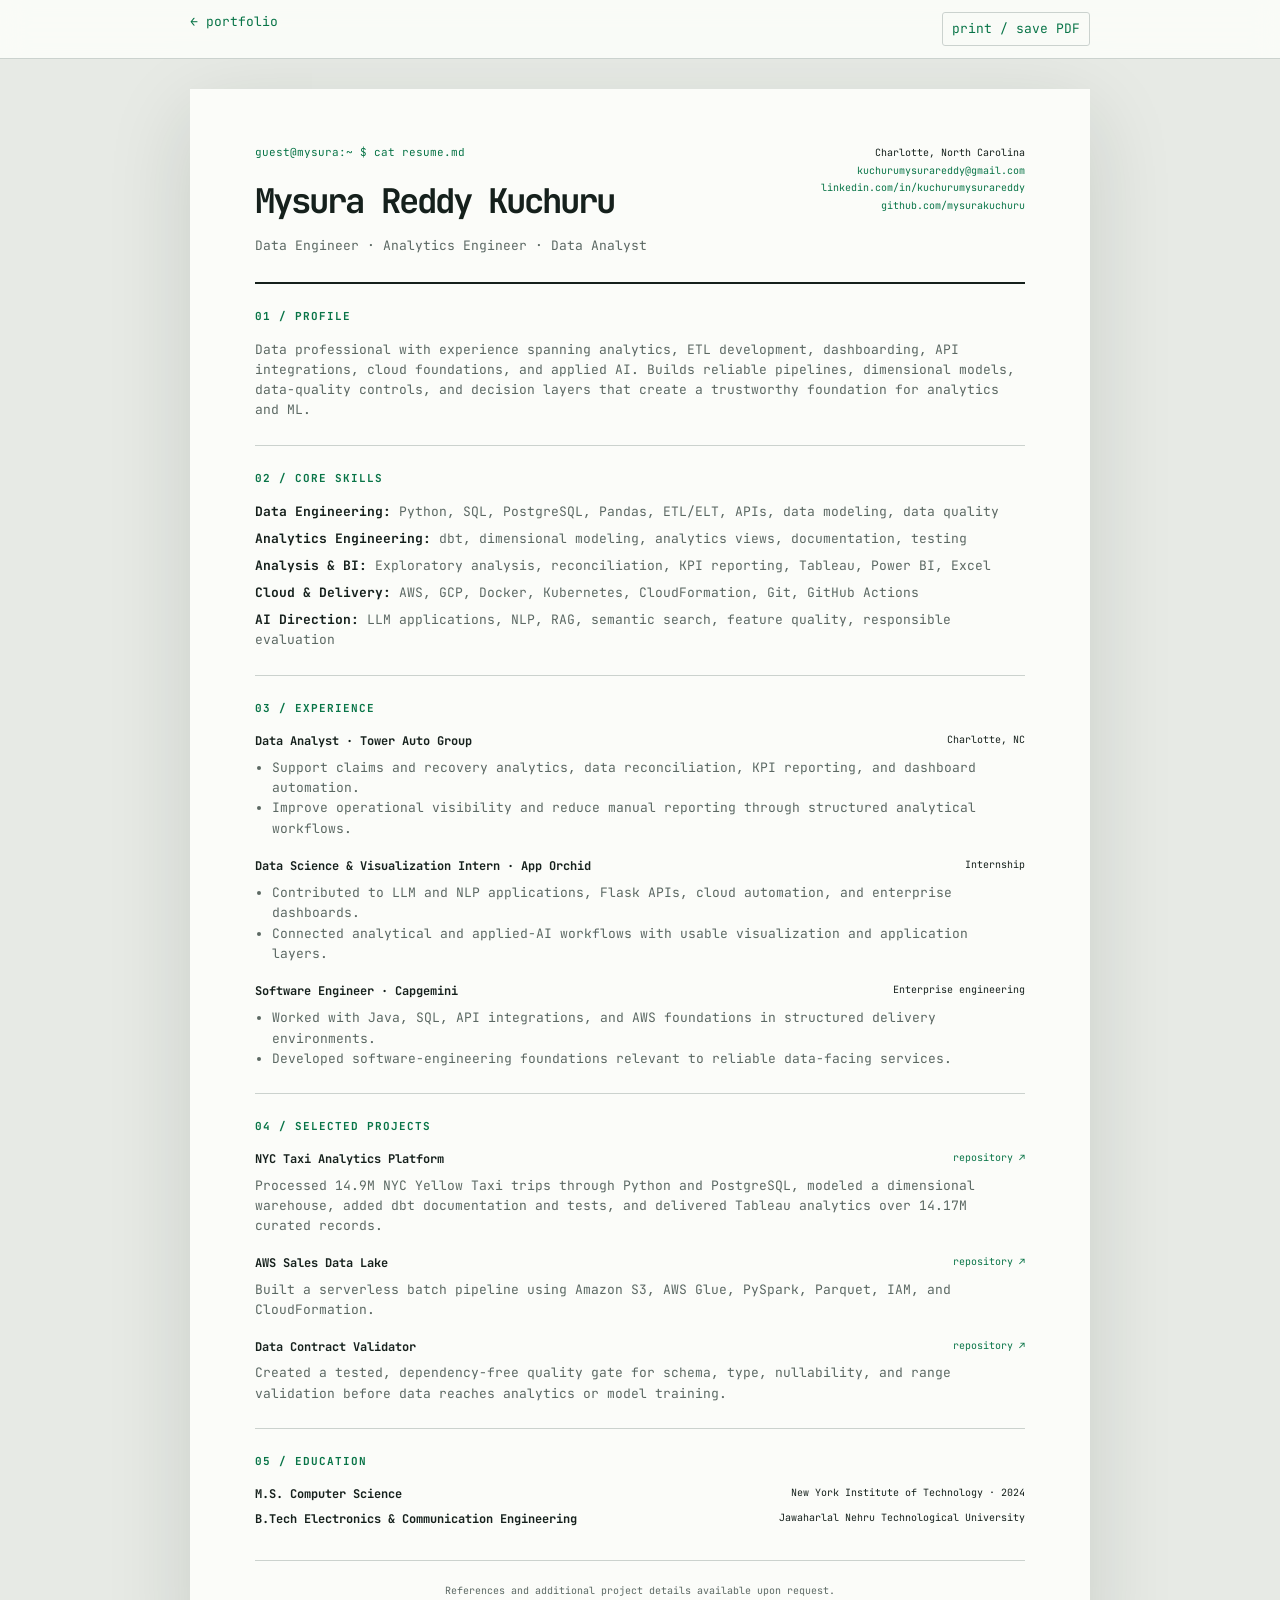
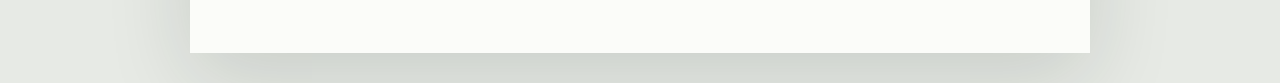
==== resume.html @ 4edb303b "Deploy the high-end terminal portfolio" ====
<!doctype html>
<html lang="en">
  <head>
    <meta charset="utf-8" />
    <meta name="viewport" content="width=device-width, initial-scale=1" />
    <meta name="description" content="Resume of Mysura Reddy Kuchuru — Data Engineer, Analytics Engineer, and Data Analyst." />
    <title>Mysura Reddy Kuchuru — Resume</title>
    <link rel="icon" href="favicon.svg" type="image/svg+xml" />
    <link rel="preconnect" href="https://fonts.googleapis.com" />
    <link rel="preconnect" href="https://fonts.gstatic.com" crossorigin />
    <link href="https://fonts.googleapis.com/css2?family=JetBrains+Mono:wght@400;500;600;700&display=swap" rel="stylesheet" />
    <link rel="stylesheet" href="resume.css" />
  </head>
  <body>
    <nav class="resume-nav">
      <a href="index.html">← portfolio</a>
      <button type="button" onclick="window.print()">print / save PDF</button>
    </nav>
    <main class="resume">
      <header>
        <div>
          <p class="prompt">guest@mysura:~ $ cat resume.md</p>
          <h1>Mysura Reddy Kuchuru</h1>
          <p class="role">Data Engineer · Analytics Engineer · Data Analyst</p>
        </div>
        <address>
          Charlotte, North Carolina<br />
          <a href="mailto:kuchurumysurareddy@gmail.com">kuchurumysurareddy@gmail.com</a><br />
          <a href="https://www.linkedin.com/in/kuchurumysurareddy/">linkedin.com/in/kuchurumysurareddy</a><br />
          <a href="https://github.com/mysurakuchuru">github.com/mysurakuchuru</a>
        </address>
      </header>

      <section>
        <h2>01 / Profile</h2>
        <p>Data professional with experience spanning analytics, ETL development, dashboarding, API integrations, cloud foundations, and applied AI. Builds reliable pipelines, dimensional models, data-quality controls, and decision layers that create a trustworthy foundation for analytics and ML.</p>
      </section>

      <section>
        <h2>02 / Core Skills</h2>
        <div class="skill-lines">
          <p><b>Data Engineering:</b> Python, SQL, PostgreSQL, Pandas, ETL/ELT, APIs, data modeling, data quality</p>
          <p><b>Analytics Engineering:</b> dbt, dimensional modeling, analytics views, documentation, testing</p>
          <p><b>Analysis & BI:</b> Exploratory analysis, reconciliation, KPI reporting, Tableau, Power BI, Excel</p>
          <p><b>Cloud & Delivery:</b> AWS, GCP, Docker, Kubernetes, CloudFormation, Git, GitHub Actions</p>
          <p><b>AI Direction:</b> LLM applications, NLP, RAG, semantic search, feature quality, responsible evaluation</p>
        </div>
      </section>

      <section>
        <h2>03 / Experience</h2>
        <article>
          <div class="item-head"><h3>Data Analyst · Tower Auto Group</h3><span>Charlotte, NC</span></div>
          <ul><li>Support claims and recovery analytics, data reconciliation, KPI reporting, and dashboard automation.</li><li>Improve operational visibility and reduce manual reporting through structured analytical workflows.</li></ul>
        </article>
        <article>
          <div class="item-head"><h3>Data Science & Visualization Intern · App Orchid</h3><span>Internship</span></div>
          <ul><li>Contributed to LLM and NLP applications, Flask APIs, cloud automation, and enterprise dashboards.</li><li>Connected analytical and applied-AI workflows with usable visualization and application layers.</li></ul>
        </article>
        <article>
          <div class="item-head"><h3>Software Engineer · Capgemini</h3><span>Enterprise engineering</span></div>
          <ul><li>Worked with Java, SQL, API integrations, and AWS foundations in structured delivery environments.</li><li>Developed software-engineering foundations relevant to reliable data-facing services.</li></ul>
        </article>
      </section>

      <section>
        <h2>04 / Selected Projects</h2>
        <article>
          <div class="item-head"><h3>NYC Taxi Analytics Platform</h3><a href="https://github.com/mysurakuchuru/nyc-taxi-analytics-platform">repository ↗</a></div>
          <p>Processed 14.9M NYC Yellow Taxi trips through Python and PostgreSQL, modeled a dimensional warehouse, added dbt documentation and tests, and delivered Tableau analytics over 14.17M curated records.</p>
        </article>
        <article>
          <div class="item-head"><h3>AWS Sales Data Lake</h3><a href="https://github.com/mysurakuchuru/aws-sales-data-lake">repository ↗</a></div>
          <p>Built a serverless batch pipeline using Amazon S3, AWS Glue, PySpark, Parquet, IAM, and CloudFormation.</p>
        </article>
        <article>
          <div class="item-head"><h3>Data Contract Validator</h3><a href="https://github.com/mysurakuchuru/data-contract-validator">repository ↗</a></div>
          <p>Created a tested, dependency-free quality gate for schema, type, nullability, and range validation before data reaches analytics or model training.</p>
        </article>
      </section>

      <section>
        <h2>05 / Education</h2>
        <div class="item-head"><h3>M.S. Computer Science</h3><span>New York Institute of Technology · 2024</span></div>
        <div class="item-head"><h3>B.Tech Electronics & Communication Engineering</h3><span>Jawaharlal Nehru Technological University</span></div>
      </section>

      <footer>References and additional project details available upon request.</footer>
    </main>
  </body>
</html>
---- resume.css ----
:root { --ink:#15201c; --muted:#5b6863; --line:#cbd2ce; --green:#087447; --paper:#fbfcf9; --mono:"JetBrains Mono",monospace; }
*{box-sizing:border-box}body{margin:0;color:var(--ink);background:#e7eae5;font:13px/1.55 var(--mono)}a{color:var(--green);text-decoration:none}.resume-nav{position:sticky;top:0;z-index:2;display:flex;justify-content:space-between;padding:12px max(20px,calc((100% - 900px)/2));border-bottom:1px solid var(--line);background:rgba(251,252,249,.92);backdrop-filter:blur(14px)}.resume-nav button{padding:6px 9px;border:1px solid var(--line);border-radius:3px;color:var(--green);background:transparent;font:inherit;cursor:pointer}.resume{width:min(900px,calc(100% - 28px));margin:30px auto;padding:55px 65px;background:var(--paper);box-shadow:0 25px 80px rgba(20,35,28,.14)}header{display:grid;grid-template-columns:1.4fr .6fr;gap:30px;padding-bottom:26px;border-bottom:2px solid var(--ink)}.prompt{margin:0 0 14px;color:var(--green);font-size:11px}h1{margin:0;font-size:34px;letter-spacing:-.06em}.role{margin:8px 0 0;color:var(--muted)}address{text-align:right;font-style:normal;font-size:10px;line-height:1.75}section{padding:24px 0;border-bottom:1px solid var(--line)}h2{margin:0 0 15px;color:var(--green);font-size:11px;letter-spacing:.09em;text-transform:uppercase}h3{margin:0;font-size:12px}p{margin:0;color:var(--muted)}.skill-lines{display:grid;gap:7px}.skill-lines b{color:var(--ink)}article+article{margin-top:18px}.item-head{display:flex;justify-content:space-between;gap:20px;margin-bottom:7px}.item-head span,.item-head a{font-size:10px;text-align:right}ul{margin:8px 0 0;padding-left:17px;color:var(--muted)}footer{padding-top:22px;color:var(--muted);font-size:10px;text-align:center}@media(max-width:650px){.resume{padding:34px 25px}header{grid-template-columns:1fr}address{text-align:left}.item-head{display:block}.item-head span,.item-head a{display:block;margin-top:5px;text-align:left}}
@media print{@page{size:letter;margin:.42in}body{background:white;font-size:9.5px}.resume-nav{display:none}.resume{width:auto;margin:0;padding:0;box-shadow:none}header{padding-bottom:14px}h1{font-size:25px}section{padding:13px 0}article+article{margin-top:10px}footer{padding-top:12px}a{color:var(--ink)}}
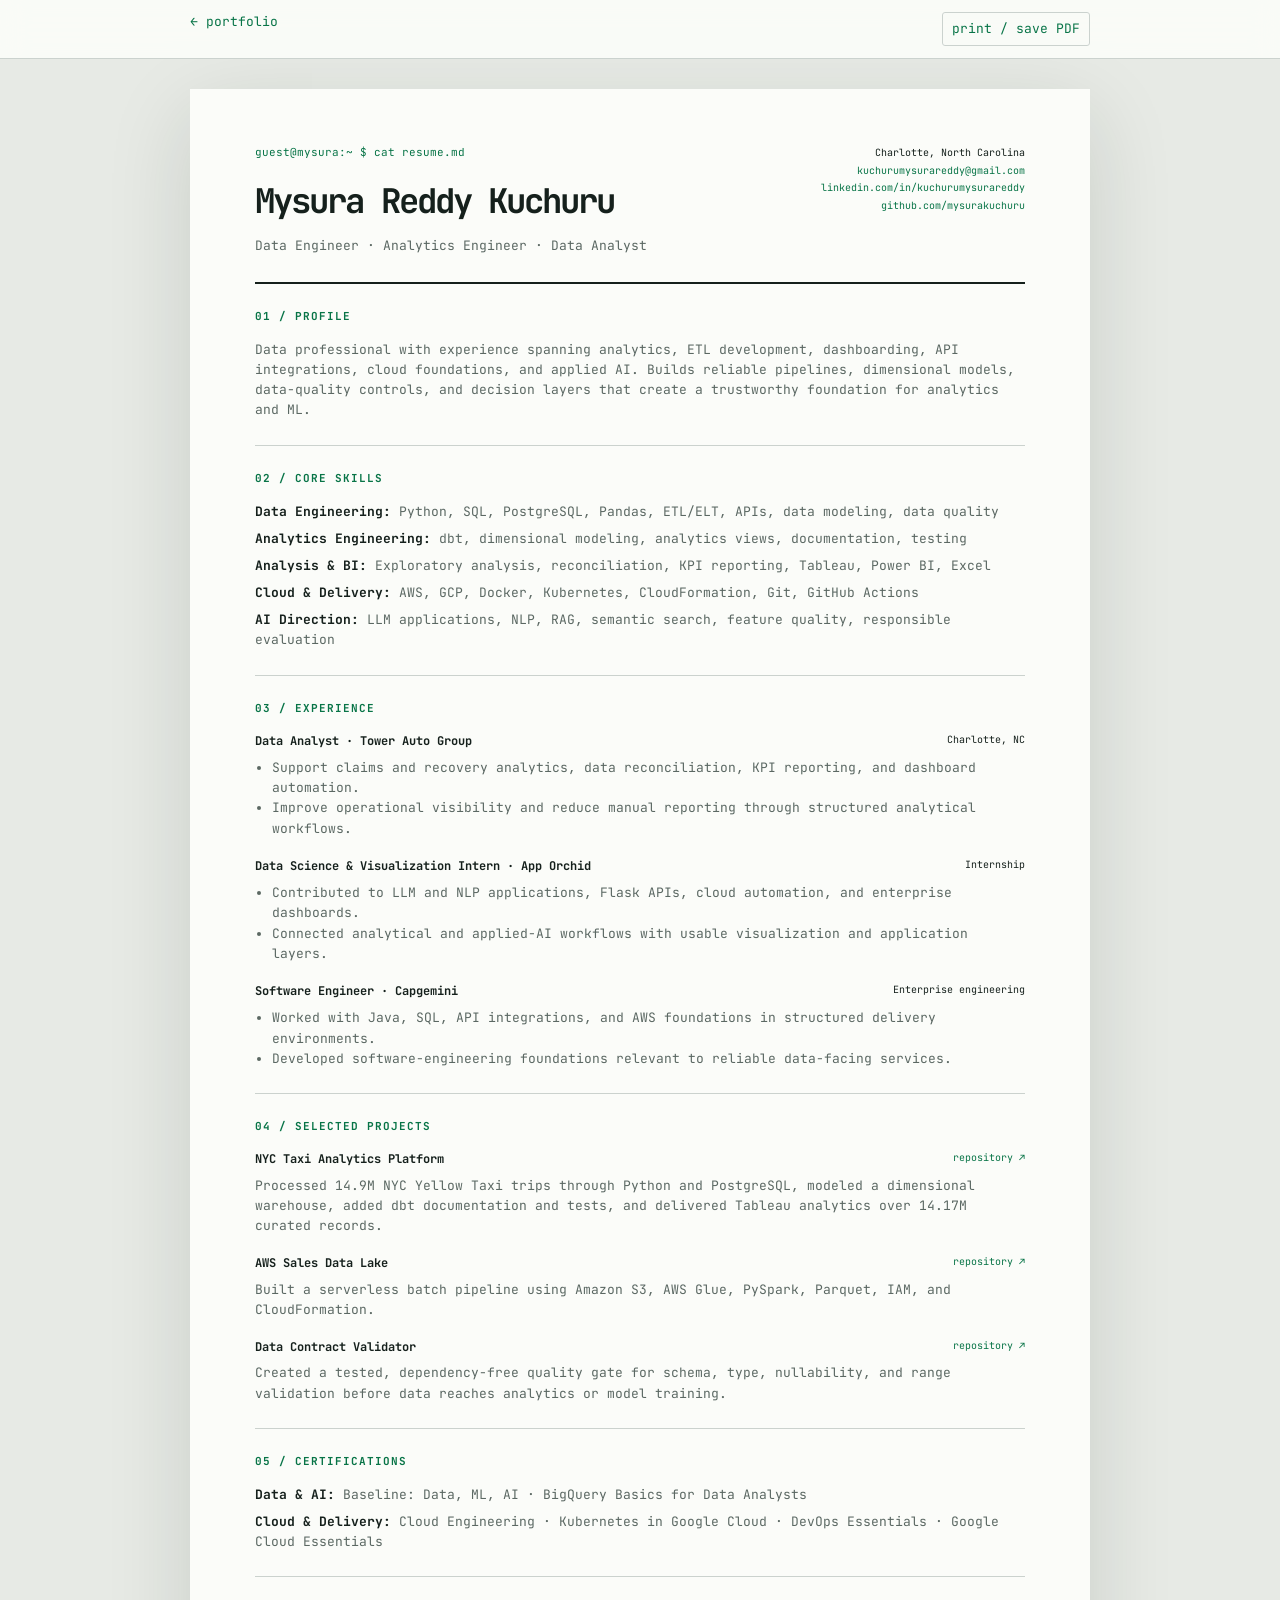
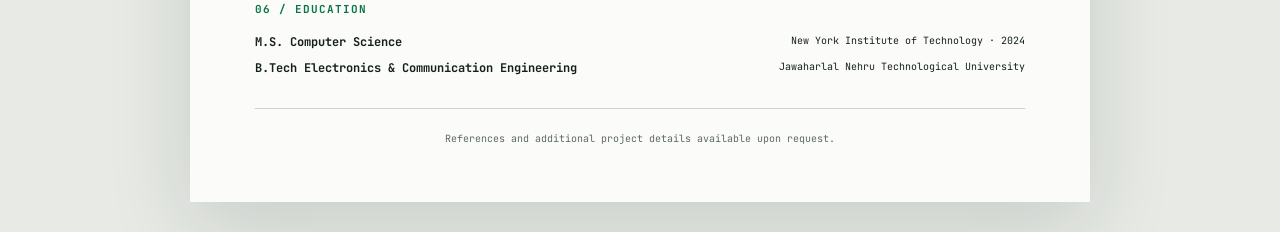
==== commit 9d4711f7: "feat: add LinkedIn proof sections" ====
--- a/resume.html
+++ b/resume.html
@@ -80,7 +80,15 @@
       </section>
 
       <section>
-        <h2>05 / Education</h2>
+        <h2>05 / Certifications</h2>
+        <div class="skill-lines">
+          <p><b>Data &amp; AI:</b> Baseline: Data, ML, AI · BigQuery Basics for Data Analysts</p>
+          <p><b>Cloud &amp; Delivery:</b> Cloud Engineering · Kubernetes in Google Cloud · DevOps Essentials · Google Cloud Essentials</p>
+        </div>
+      </section>
+
+      <section>
+        <h2>06 / Education</h2>
         <div class="item-head"><h3>M.S. Computer Science</h3><span>New York Institute of Technology · 2024</span></div>
         <div class="item-head"><h3>B.Tech Electronics & Communication Engineering</h3><span>Jawaharlal Nehru Technological University</span></div>
       </section>
